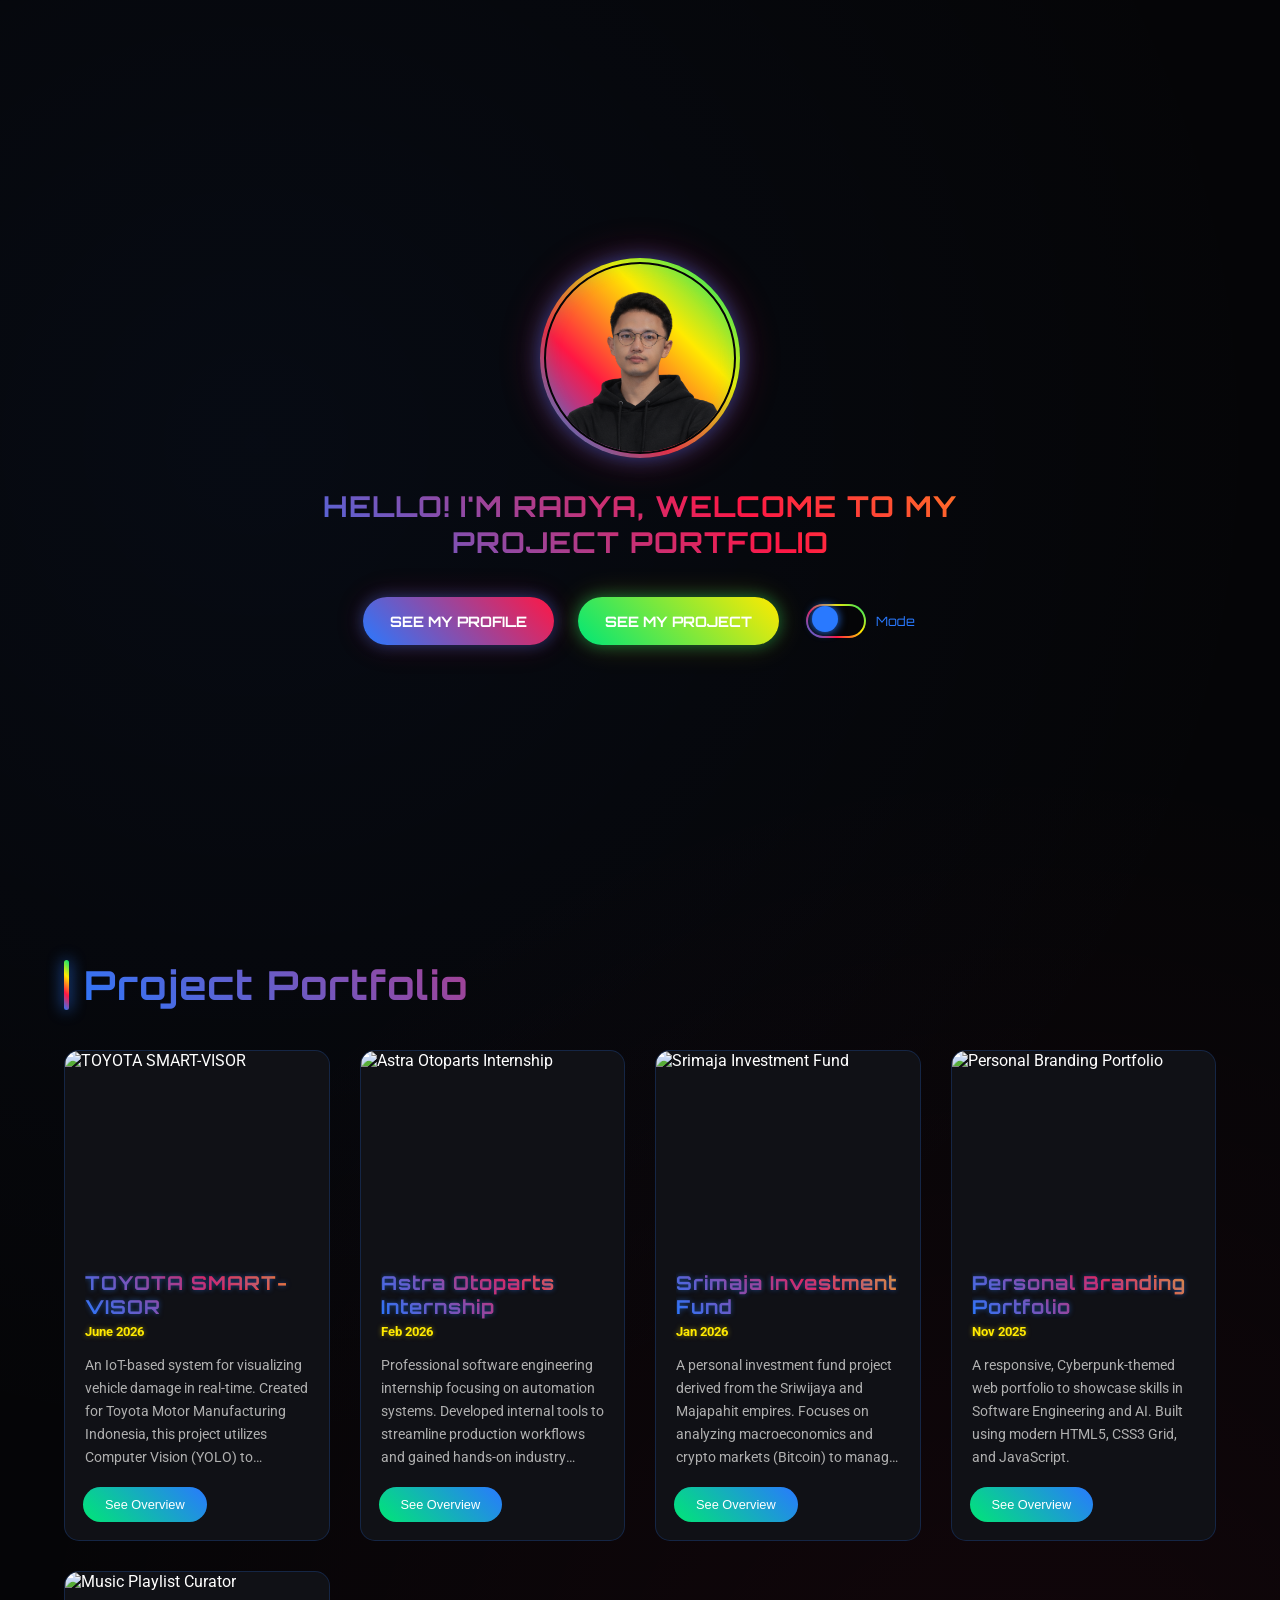
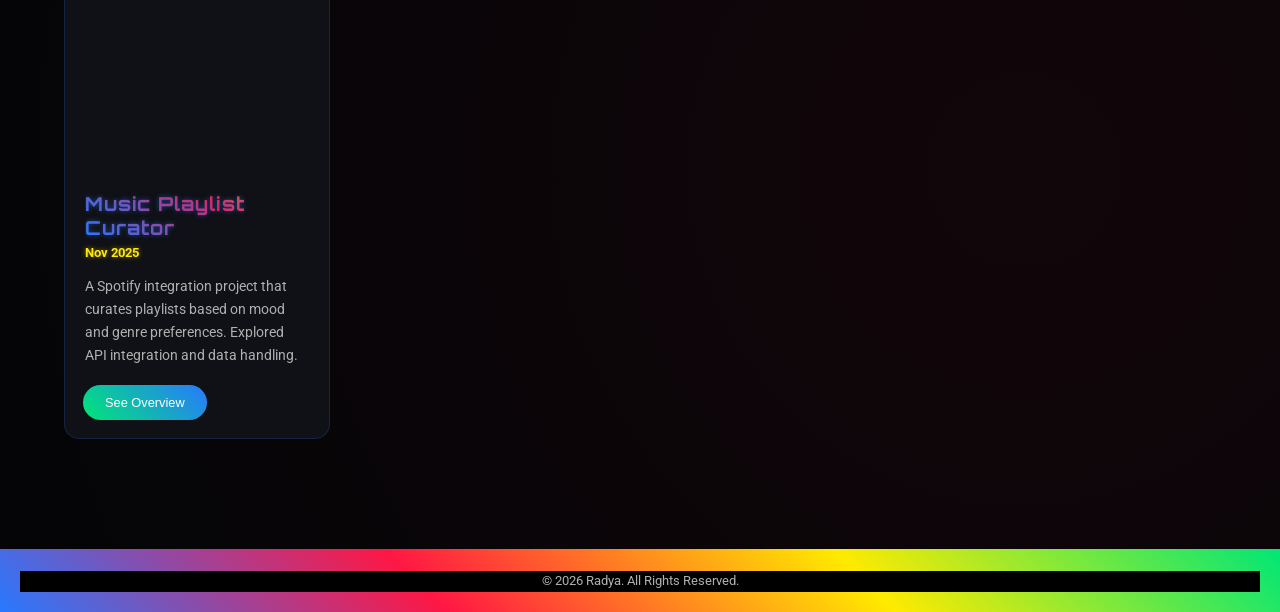
==== index.html @ 7e2d7020 "first commit" ====
<!DOCTYPE html>
<html lang="en">
<head>
    <meta charset="UTF-8">
    <meta name="viewport" content="width=device-width, initial-scale=1.0">
    <title>Radya | Project Portfolio</title>
    <link href="https://fonts.googleapis.com/css2?family=Orbitron:wght@400;700&family=Roboto:wght@300;400;700&display=swap" rel="stylesheet">
    <link rel="stylesheet" href="style.css">
</head>
<body>

    <section class="hero-section">
        <div class="profile-container">
            <div class="neon-circle">
                <img src="/radya.png" alt="Radya Profile" class="profile-img">
            </div>
            <h1 class="hero-text">HELLO! I'M RADYA, WELCOME TO MY PROJECT PORTFOLIO</h1>
            
            <div class="hero-controls">
                <a href="https://www.linkedin.com/in/radyabp/" target="_blank" class="btn btn-primary">See my Profile</a>
                <button onclick="scrollToProjects()" class="btn btn-secondary">See my Project</button>
                
                <div class="theme-switch-wrapper">
                    <label class="theme-switch" for="checkbox">
                        <input type="checkbox" id="checkbox" />
                        <div class="slider round"></div>
                    </label>
                    <span class="mode-label">Mode</span>
                </div>
            </div>
        </div>
    </section>

    <section id="projects" class="portfolio-section">
        <h2 class="section-title">Project Portfolio</h2>
        
        <div class="project-grid" id="project-grid">
            </div>
    </section>

    <footer>
        <p>&copy; 2026 Radya. All Rights Reserved.</p>
    </footer>

    <script src="script.js"></script>
</body>
</html>
---- style.css ----
/* --- CSS VARIABLES & THEMES (RGBY NEON EDITION) --- */
:root {
    /* Colors based on Google palette but NEON-ified */
    --neon-red: #ff1744;
    --neon-blue: #2979ff;
    --neon-green: #00e676;
    --neon-yellow: #ffea00;

    /* The Master Blended Gradient */
    --neon-gradient: linear-gradient(
        45deg, 
        var(--neon-blue), 
        var(--neon-red), 
        var(--neon-yellow), 
        var(--neon-green)
    );

    /* Backgrounds - Darker for contrast */
    --bg-color: #050507;
    --card-bg: #101116;
    --text-primary: #ffffff;
    --text-secondary: #b0b0b0;

    /* Fonts */
    --font-heading: 'Orbitron', sans-serif;
    --font-body: 'Roboto', sans-serif;
    --transition: all 0.3s ease;
}

/* Light Mode - Adjusted for RGBY visibility */
[data-theme="light"] {
    --bg-color: #f8f9fa;
    --card-bg: #ffffff;
    --text-primary: #1a1a1a;
    --text-secondary: #555555;
    /* Darker neon versions for light backgrounds */
    --neon-red: #d50000;
    --neon-blue: #0063cc;
    --neon-green: #00c853;
    --neon-yellow: #ffd600;
}

/* --- GLOBAL RESET --- */
* {
    margin: 0;
    padding: 0;
    box-sizing: border-box;
}

body {
    background-color: var(--bg-color);
    /* Subtle background gradient mesh */
    background-image: 
        radial-gradient(circle at 20% 20%, rgba(41, 121, 255, 0.05) 0%, transparent 50%),
        radial-gradient(circle at 80% 80%, rgba(255, 23, 68, 0.05) 0%, transparent 50%);
    color: var(--text-primary);
    font-family: var(--font-body);
    transition: background-color 0.5s ease, color 0.5s ease;
    overflow-x: hidden;
}

/* --- TYPOGRAPHY WITH NEON BLEND --- */
h1, h2, h3, .section-title, .hero-text {
    font-family: var(--font-heading);
    letter-spacing: 1px;
    
    /* Magic Trick for Gradient Text */
    background: var(--neon-gradient);
    background-size: 200% auto;
    -webkit-background-clip: text;
    -webkit-text-fill-color: transparent;
    animation: gradientShift 5s linear infinite;
}

/* Animation to make the colors move slowly */
@keyframes gradientShift {
    0% { background-position: 0% center; }
    100% { background-position: 200% center; }
}

p {
    line-height: 1.6;
    color: var(--text-secondary);
}

/* --- BUTTONS (RGBY STYLE) --- */
.btn {
    padding: 12px 24px;
    border-radius: 50px;
    text-decoration: none;
    font-family: var(--font-heading);
    font-weight: 700;
    font-size: 0.9rem;
    cursor: pointer;
    transition: var(--transition);
    display: inline-block;
    text-transform: uppercase;
    position: relative;
    z-index: 1;
    border: none; /* We use pseudoelements for gradient borders */
    color: white;
    background: var(--card-bg); /* Inner button color */
}

/* Trik untuk membuat border gradient pada elemen rounded */
.btn::before {
    content: "";
    position: absolute;
    top: -3px; left: -3px; right: -3px; bottom: -3px;
    z-index: -1;
    background: var(--neon-gradient);
    border-radius: 55px;
    transition: var(--transition);
}

.btn-primary::before {
    /* More Blue/Red focus */
    background: linear-gradient(45deg, var(--neon-blue), var(--neon-red));
    box-shadow: 0 0 15px rgba(41, 121, 255, 0.4), 0 0 30px rgba(255, 23, 68, 0.2);
}

.btn-secondary::before {
    /* More Green/Yellow focus */
    background: linear-gradient(45deg, var(--neon-green), var(--neon-yellow));
    box-shadow: 0 0 15px rgba(0, 230, 118, 0.4), 0 0 30px rgba(255, 234, 0, 0.2);
}

.btn:hover {
    color: #fff;
    /* Make inner background transparent to show full gradient */
    background: transparent; 
}

.btn:hover::before {
    /* Intensify glow on hover by blurring the pseudo-element */
    filter: blur(5px);
    transform: scale(1.05);
}


/* --- HERO SECTION --- */
.hero-section {
    min-height: 100vh;
    display: flex;
    justify-content: center;
    align-items: center;
    text-align: center;
    padding: 20px;
}

.neon-circle {
    width: 200px;
    height: 200px;
    border-radius: 50%;
    /* Using padding to create space for the gradient border */
    padding: 4px; 
    background: var(--neon-gradient);
    /* Multi-color complex glow */
    box-shadow: 
        0 0 20px rgba(41, 121, 255, 0.5), /* Blue glow */
        0 0 40px rgba(255, 23, 68, 0.3),  /* Red glow wider */
        inset 0 0 20px rgba(0, 230, 118, 0.3); /* Inner green glow */
    margin: 0 auto 30px auto;
    overflow: hidden;
    position: relative;
    animation: pulseGlow 3s infinite alternate;
}

@keyframes pulseGlow {
    from { box-shadow: 0 0 20px rgba(41, 121, 255, 0.5), 0 0 40px rgba(255, 23, 68, 0.3); }
    to { box-shadow: 0 0 30px rgba(41, 121, 255, 0.7), 0 0 60px rgba(255, 23, 68, 0.5), 0 0 80px rgba(255, 234, 0, 0.2); }
}

.profile-img {
    width: 100%;
    height: 100%;
    object-fit: cover;
    border-radius: 50%;
    border: 2px solid var(--bg-color); /* Separator */
}

.hero-text {
    font-size: 1.8rem;
    margin-bottom: 40px;
    max-width: 800px;
    /* Remove default text shadow, let the gradient text speak */
    text-shadow: none;
}

.hero-controls {
    display: flex;
    justify-content: center;
    align-items: center;
    gap: 30px;
    flex-wrap: wrap;
}

/* --- THEME TOGGLE (RGBY style) --- */
.theme-switch-wrapper {
    display: flex;
    align-items: center;
}
.theme-switch { display: inline-block; height: 34px; position: relative; width: 60px; }
.theme-switch input { display: none; }
.slider {
    background-color: #333;
    bottom: 0; cursor: pointer; left: 0; position: absolute; right: 0; top: 0; transition: .4s;
    /* Gradient Border for the toggle */
    border: 2px solid transparent;
    background-image: linear-gradient(var(--bg-color), var(--bg-color)), var(--neon-gradient);
    background-origin: border-box;
    background-clip: content-box, border-box;
}
.slider:before {
    background-color: var(--neon-blue); /* Default knob color */
    bottom: 4px; content: ""; height: 26px; left: 4px; position: absolute; transition: .4s; width: 26px;
    box-shadow: 0 0 10px var(--neon-blue);
}
input:checked + .slider:before {
    transform: translateX(26px);
    background-color: var(--neon-yellow); /* Active knob color */
    box-shadow: 0 0 10px var(--neon-yellow);
}
.slider.round { border-radius: 34px; }
.slider.round:before { border-radius: 50%; }
.mode-label { margin-left: 10px; font-size: 0.8rem; font-family: var(--font-heading); color: var(--neon-blue); }


/* --- PORTFOLIO SECTION --- */
.portfolio-section { padding: 60px 5%; min-height: 100vh; }

.section-title {
    font-size: 2.5rem;
    margin-bottom: 40px;
    border-left: none; /* Removed solid border */
    position: relative;
    padding-left: 20px;
}

/* Replace solid left border with gradient strip */
.section-title::before {
    content: '';
    position: absolute;
    left: 0; top: 0; height: 100%; width: 5px;
    background: var(--neon-gradient);
    border-radius: 5px;
    box-shadow: 0 0 15px var(--neon-blue);
}

.project-grid {
    display: grid;
    grid-template-columns: repeat(4, 1fr); 
    gap: 30px;
}
@media (max-width: 1200px) { .project-grid { grid-template-columns: repeat(3, 1fr); } }
@media (max-width: 900px) { .project-grid { grid-template-columns: repeat(2, 1fr); } }
@media (max-width: 600px) { .project-grid { grid-template-columns: 1fr; } }

/* --- CARDS --- */
.project-card {
    background-color: var(--card-bg);
    border-radius: 15px;
    overflow: hidden;
    transition: var(--transition);
    display: flex;
    flex-direction: column;
    position: relative;
    /* Subtle initial border */
    border: 1px solid rgba(41, 121, 255, 0.2);
}

/* Gradient Border on Hover for Cards */
.project-card::after {
    content: "";
    position: absolute; top: 0; left: 0; right: 0; bottom: 0;
    border-radius: 15px;
    border: 2px solid transparent;
    background: var(--neon-gradient) border-box;
    -webkit-mask: linear-gradient(#fff 0 0) padding-box, linear-gradient(#fff 0 0);
    -webkit-mask-composite: destination-out;
    mask-composite: exclude;
    opacity: 0;
    transition: opacity 0.3s ease;
    pointer-events: none;
}

.project-card:hover {
    transform: translateY(-10px);
    box-shadow: 0 5px 30px rgba(41, 121, 255, 0.2), 0 0 15px rgba(255, 234, 0, 0.1);
}

.project-card:hover::after {
    opacity: 1;
}

.card-img-container { height: 200px; overflow: hidden; }
.card-img { width: 100%; height: 100%; object-fit: cover; transition: transform 0.5s; }
.project-card:hover .card-img { transform: scale(1.1); }

.card-content { padding: 20px; flex-grow: 1; display: flex; flex-direction: column; }

.card-title {
    font-size: 1.2rem;
    margin-bottom: 5px;
    /* Using single neon colors for smaller titles to avoid visual noise */
    color: var(--neon-blue); 
    text-shadow: 0 0 5px rgba(41, 121, 255, 0.5);
    display: -webkit-box; -webkit-line-clamp: 3; -webkit-box-orient: vertical; overflow: hidden;
}

.card-date {
    font-size: 0.8rem;
    color: var(--neon-yellow);
    margin-bottom: 15px;
    font-weight: bold;
    text-shadow: 0 0 5px rgba(255, 234, 0, 0.5);
}

.card-desc {
    font-size: 0.9rem;
    margin-bottom: 20px;
    flex-grow: 1;
    display: -webkit-box; -webkit-line-clamp: 5; -webkit-box-orient: vertical; overflow: hidden;
}

.card-btn {
    align-self: flex-start;
    font-size: 0.8rem; padding: 8px 20px;
    border: none;
    background: var(--card-bg);
    color: var(--text-primary);
    border-radius: 20px;
    cursor: pointer;
    transition: var(--transition);
    position: relative;
    z-index: 1;
}
/* Small gradient border for card button */
.card-btn::before {
    content: "";
    position: absolute; top: -2px; left: -2px; right: -2px; bottom: -2px;
    z-index: -1;
    background: linear-gradient(45deg, var(--neon-green), var(--neon-blue));
    border-radius: 22px;
}
.card-btn:hover {
    background: transparent;
    color: white;
    box-shadow: 0 0 15px rgba(0, 230, 118, 0.4);
}

/* --- OVERVIEW PAGE & SLIDER --- */
.project-detail-container { max-width: 1000px; margin: 40px auto; padding: 20px; }

.slider-container {
    position: relative; max-width: 100%; height: 400px; border-radius: 20px; overflow: hidden; margin-bottom: 40px;
    /* Gradient border using the same trick as theme switch */
    border: 3px solid transparent;
    background-image: linear-gradient(var(--bg-color), var(--bg-color)), var(--neon-gradient);
    background-origin: border-box;
    background-clip: content-box, border-box;
    box-shadow: 0 0 30px rgba(41, 121, 255, 0.3), 0 0 10px rgba(255, 23, 68, 0.2);
}

.slider-wrapper { display: flex; height: 100%; }
.slide { min-width: 100%; object-fit: cover; display: none; }
.slide.active { display: block; animation: fadeEffect 0.5s; }
@keyframes fadeEffect { from {opacity: .4} to {opacity: 1} }

.slider-btn {
    position: absolute; top: 50%; transform: translateY(-50%);
    background-color: rgba(0,0,0,0.5); color: white; border: none;
    font-size: 24px; padding: 10px 15px; cursor: pointer; transition: 0.3s;
}
.slider-btn:hover { background-color: var(--neon-blue); box-shadow: 0 0 15px var(--neon-blue); }
.prev { left: 0; border-radius: 0 10px 10px 0; }
.next { right: 0; border-radius: 10px 0 0 10px; }

.project-info {
    background: var(--card-bg); padding: 40px; border-radius: 20px;
    border-top: 3px solid var(--neon-red); /* Simple accent */
    box-shadow: 0 -10px 30px rgba(255, 23, 68, 0.1);
}

#detail-title {
    font-size: 2.5rem; margin-bottom: 10px;
    /* Gradient text applied via H1 selector automatically */
}

.detail-date {
    font-size: 1rem; color: var(--neon-yellow); margin-bottom: 30px;
    font-family: var(--font-heading); text-shadow: 0 0 5px rgba(255, 234, 0, 0.5);
}
.detail-desc { font-size: 1.1rem; margin-bottom: 40px; max-width: 100%; }

/* --- FOOTER --- */
footer {
    text-align: center; padding: 20px; background-color: #000;
    color: var(--text-secondary); font-size: 0.8rem; margin-top: 50px;
    border-top: 2px solid transparent;
    background-image: linear-gradient(#000, #000), var(--neon-gradient);
    background-origin: border-box; background-clip: content-box, border-box;
}
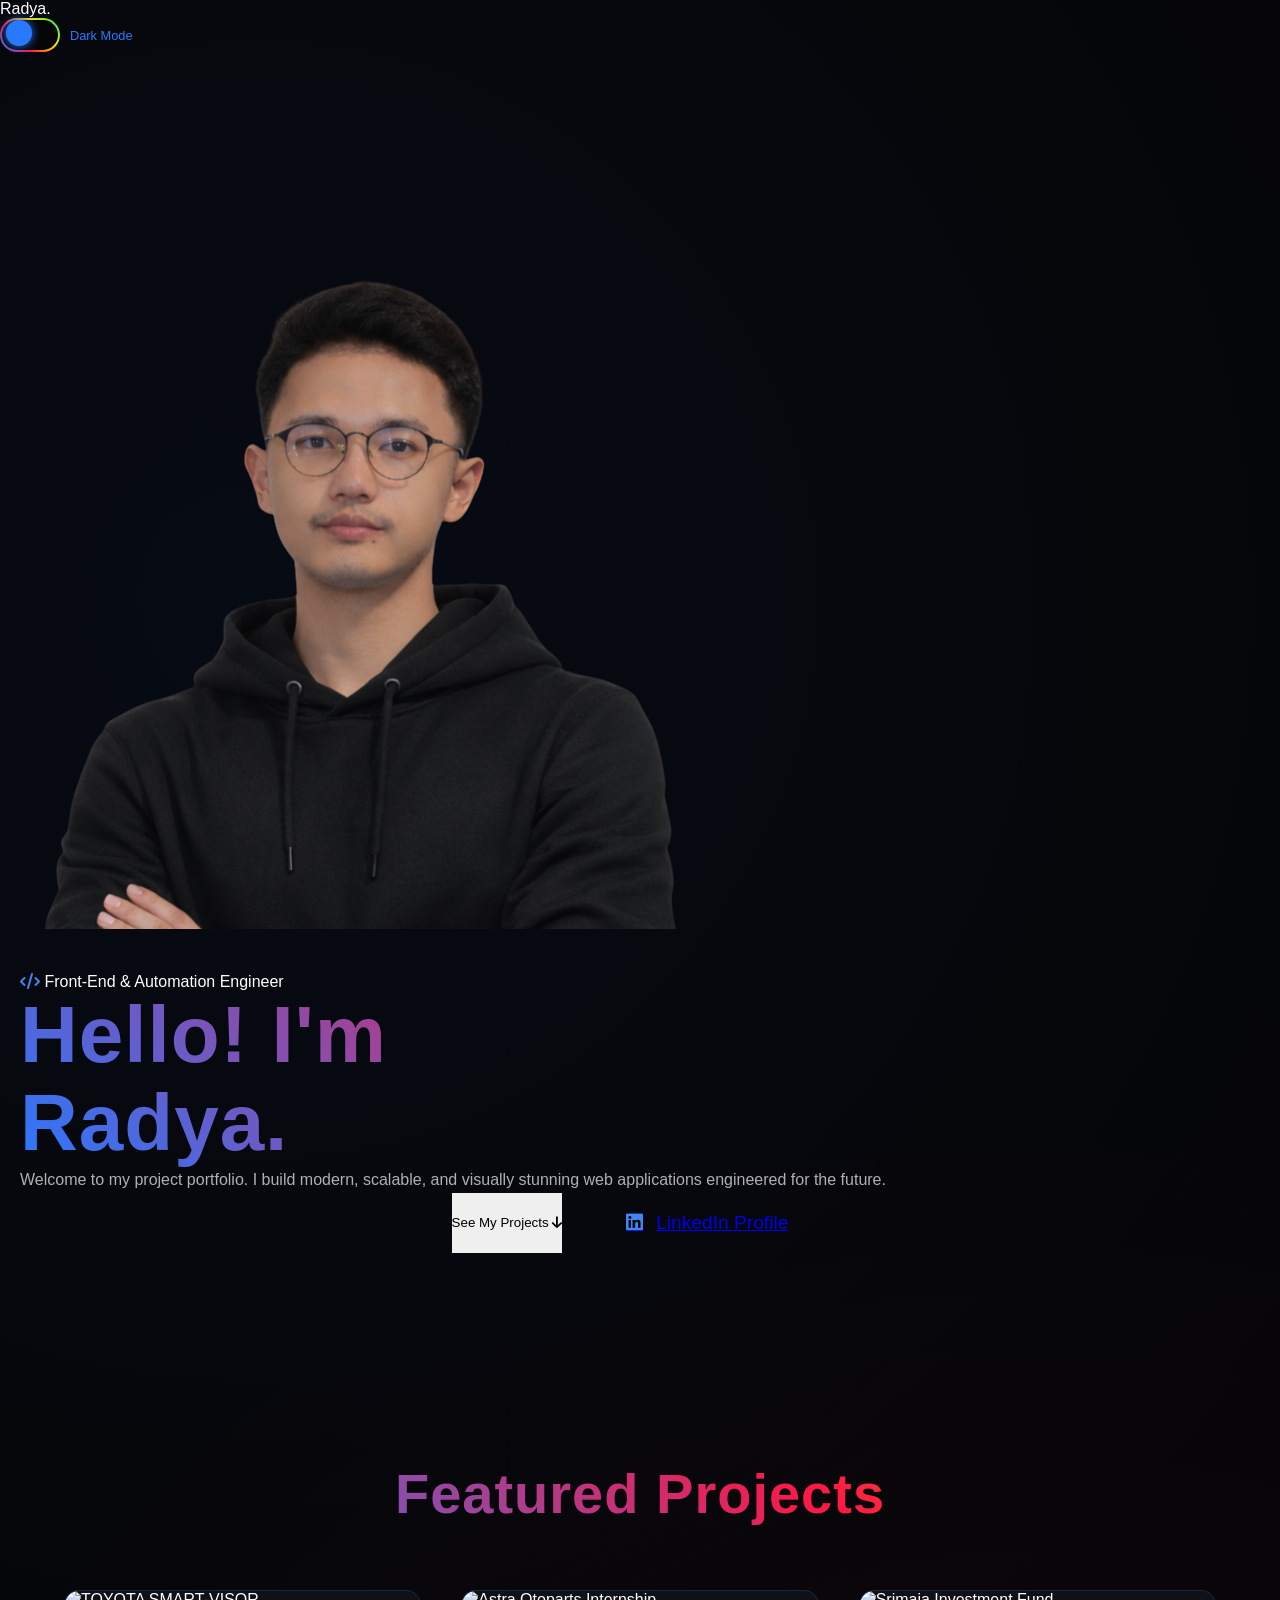
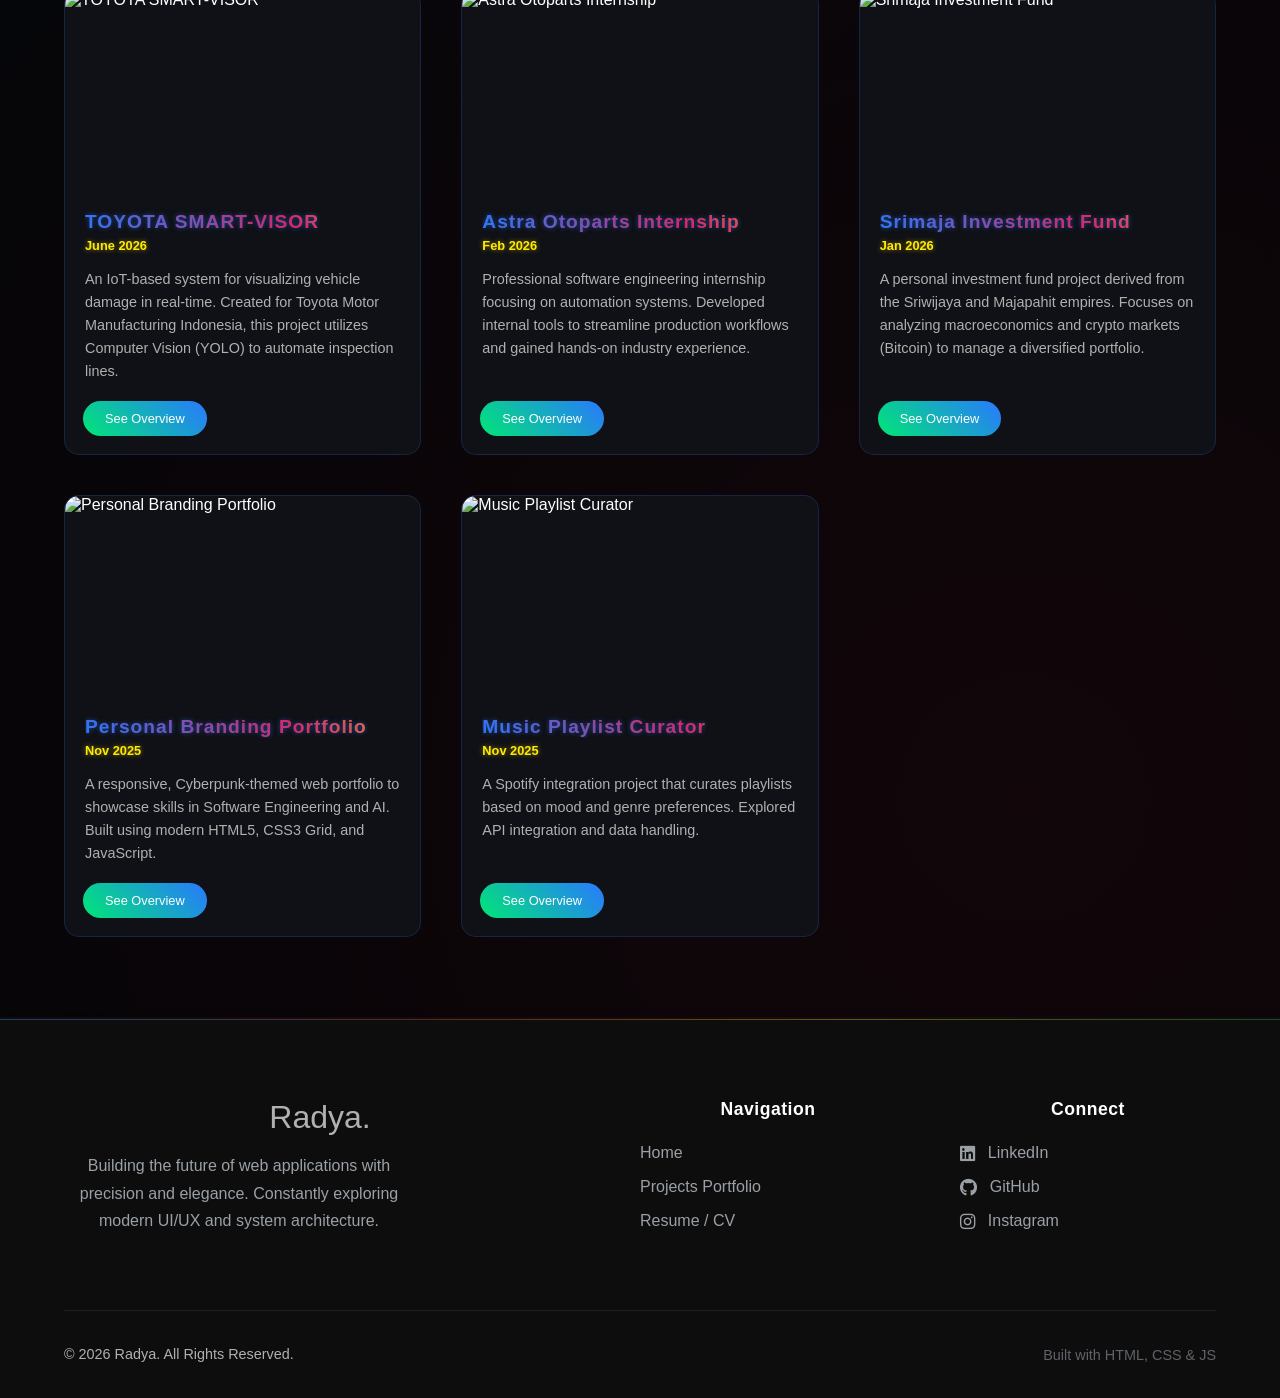
==== commit e34e6a69: "Update warna Google dan perbaiki efek 3D" ====
--- a/index.html
+++ b/index.html
@@ -1,47 +1,107 @@
 <!DOCTYPE html>
-<html lang="en">
+<html lang="id">
 <head>
     <meta charset="UTF-8">
     <meta name="viewport" content="width=device-width, initial-scale=1.0">
     <title>Radya | Project Portfolio</title>
-    <link href="https://fonts.googleapis.com/css2?family=Orbitron:wght@400;700&family=Roboto:wght@300;400;700&display=swap" rel="stylesheet">
+    <link href="https://fonts.googleapis.com/css2?family=Poppins:wght@300;400;500;600;800&display=swap" rel="stylesheet">
+    <link rel="stylesheet" href="https://cdnjs.cloudflare.com/ajax/libs/font-awesome/6.4.0/css/all.min.css">
     <link rel="stylesheet" href="style.css">
 </head>
-<body>
+<body class="landing-body-pro">
 
-    <section class="hero-section">
-        <div class="profile-container">
-            <div class="neon-circle">
-                <img src="/radya.png" alt="Radya Profile" class="profile-img">
+    <div class="aurora-bg">
+        <div class="aurora-glow blue"></div>
+        <div class="aurora-glow red"></div>
+        <div class="aurora-glow yellow"></div>
+        <div class="aurora-glow green"></div>
+    </div>
+
+    <nav class="nav-pro">
+        <div class="logo-pro">Radya<span class="dot">.</span></div>
+        
+        <div class="theme-switch-wrapper glass-panel-sm">
+            <label class="theme-switch" for="checkbox">
+                <input type="checkbox" id="checkbox" />
+                <div class="slider round"></div>
+            </label>
+            <span class="mode-label">Dark Mode</span>
+        </div>
+    </nav>
+
+    <main class="hero-pro" style="height: auto; padding: 4rem 20px 8rem 20px;">
+        <div class="hero-content-pro">
+            
+            <div class="profile-glow-container">
+                <img src="/radya.png" alt="Radya Profile" class="profile-img-pro">
             </div>
-            <h1 class="hero-text">HELLO! I'M RADYA, WELCOME TO MY PROJECT PORTFOLIO</h1>
             
-            <div class="hero-controls">
-                <a href="https://www.linkedin.com/in/radyabp/" target="_blank" class="btn btn-primary">See my Profile</a>
-                <button onclick="scrollToProjects()" class="btn btn-secondary">See my Project</button>
-                
-                <div class="theme-switch-wrapper">
-                    <label class="theme-switch" for="checkbox">
-                        <input type="checkbox" id="checkbox" />
-                        <div class="slider round"></div>
-                    </label>
-                    <span class="mode-label">Mode</span>
-                </div>
+            <div class="badge-pro" style="margin-top: 2.5rem;">
+                <i class="fas fa-code" style="color: #4285F4;"></i> Front-End & Automation Engineer
+            </div>
+            
+            <h1 class="title-pro" style="font-size: 5rem; line-height: 1.1;">
+                Hello! I'm <br>
+                <span class="gradient-text-pro">Radya.</span>
+            </h1>
+            
+            <p class="subtitle-pro">
+                Welcome to my project portfolio. I build modern, scalable, and visually stunning web applications engineered for the future.
+            </p>
+            
+            <div class="action-pro" style="display: flex; gap: 1.5rem; justify-content: center; flex-wrap: wrap;">
+                <button onclick="scrollToProjects()" class="btn-glow-pro" style="border: none; cursor: pointer; font-family: inherit;">
+                    See My Projects <i class="fas fa-arrow-down"></i>
+                </button>
+                <a href="https://www.linkedin.com/in/radyabp/" target="_blank" class="btn-nav-login" style="padding: 1.2rem 2.5rem; font-size: 1.2rem; display: flex; align-items: center; gap: 0.8rem;">
+                    <i class="fab fa-linkedin" style="color: #4285F4;"></i> LinkedIn Profile
+                </a>
             </div>
         </div>
-    </section>
+    </main>
 
-    <section id="projects" class="portfolio-section">
-        <h2 class="section-title">Project Portfolio</h2>
+    <section id="projects" style="position: relative; z-index: 10; padding: 5rem 5%; max-width: 1400px; margin: 0 auto;">
+        <h2 class="logo-pro" style="font-size: 3.5rem; text-align: center; margin-bottom: 4rem;">Featured <span class="gradient-text-pro">Projects</span></h2>
         
-        <div class="project-grid" id="project-grid">
+        <div class="project-grid" id="project-grid" style="display: grid; grid-template-columns: repeat(auto-fit, minmax(320px, 1fr)); gap: 2.5rem;">
             </div>
     </section>
 
-    <footer>
-        <p>&copy; 2026 Radya. All Rights Reserved.</p>
+    <footer class="footer-pro">
+        <div class="footer-content">
+            <div class="footer-brand">
+                <div class="logo-pro small-footer">Radya<span class="dot">.</span></div>
+                <p>Building the future of web applications with precision and elegance. Constantly exploring modern UI/UX and system architecture.</p>
+            </div>
+
+            <div class="footer-links-col">
+                <h4>Navigation</h4>
+                <a href="#" onclick="window.scrollTo(0,0); return false;">Home</a>
+                <a href="#projects" onclick="scrollToProjects(); return false;">Projects Portfolio</a>
+                <a href="#">Resume / CV</a>
+            </div>
+
+            <div class="footer-links-col">
+                <h4>Connect</h4>
+                <a href="https://www.linkedin.com/in/radyabp/" target="_blank"><i class="fab fa-linkedin"></i> LinkedIn</a>
+                <a href="https://github.com/" target="_blank"><i class="fab fa-github"></i> GitHub</a>
+                <a href="#"><i class="fab fa-instagram"></i> Instagram</a>
+            </div>
+        </div>
+
+        <div class="footer-bottom">
+            <p>© 2026 Radya. All Rights Reserved.</p>
+            <div class="footer-legal">
+                 <a href="#">Built with HTML, CSS & JS</a>
+            </div>
+        </div>
     </footer>
 
+    <script>
+        function scrollToProjects() {
+            document.getElementById('projects').scrollIntoView({ behavior: 'smooth' });
+        }
+    </script>
     <script src="script.js"></script>
 </body>
 </html>
--- a/style.css
+++ b/style.css
@@ -400,4 +400,105 @@
     border-top: 2px solid transparent;
     background-image: linear-gradient(#000, #000), var(--neon-gradient);
     background-origin: border-box; background-clip: content-box, border-box;
+}
+/* =========================
+   MODERN FOOTER STYLES
+   ========================= */
+.footer-pro {
+    position: relative;
+    z-index: 10; /* Di atas background aurora */
+    /* Latar belakang semi-transparan gelap */
+    background: rgba(15, 15, 15, 0.9); 
+    backdrop-filter: blur(20px); /* Efek kaca buram */
+    -webkit-backdrop-filter: blur(20px);
+    padding: 5rem 5% 2rem;
+    margin-top: auto; /* Memastikan footer di bawah */
+}
+
+/* Efek Glow Tipis di border atas footer (Google Colors) */
+.footer-pro::before {
+    content: '';
+    position: absolute;
+    top: 0; left: 0; right: 0;
+    height: 1px;
+    /* Gradien 4 warna Google */
+    background: linear-gradient(90deg, #4285F4, #EA4335, #FBBC05, #34A853);
+    opacity: 0.4;
+    box-shadow: 0 -2px 15px rgba(66, 133, 244, 0.3);
+}
+
+.footer-content {
+    max-width: 1200px;
+    margin: 0 auto;
+    display: grid;
+    grid-template-columns: 2fr 1fr 1fr; /* Layout 3 kolom (kiri lebih lebar) */
+    gap: 4rem;
+    margin-bottom: 4rem;
+}
+
+/* Brand Section di Footer */
+.footer-brand .logo-pro.small-footer {
+    font-size: 2rem; /* Lebih kecil dari logo header */
+    margin-bottom: 1rem;
+}
+
+.footer-brand p {
+    color: #9aa0a6; /* Abu-abu Google */
+    line-height: 1.7;
+    max-width: 350px;
+    font-size: 1rem;
+    font-weight: 300;
+}
+
+/* Link Sections */
+.footer-links-col h4 {
+    color: #ffffff;
+    font-weight: 600;
+    margin-bottom: 1.5rem;
+    font-size: 1.1rem;
+    letter-spacing: 0.5px;
+}
+
+.footer-links-col a {
+    display: flex;
+    align-items: center;
+    gap: 0.8rem;
+    color: #9aa0a6;
+    text-decoration: none;
+    margin-bottom: 1rem;
+    transition: all 0.3s ease;
+    font-size: 1rem;
+    width: fit-content;
+}
+
+/* Efek Hover pada Link */
+.footer-links-col a:hover {
+    color: #4285F4; /* Berubah jadi Biru Google */
+    transform: translateX(5px); /* Geser sedikit ke kanan */
+    text-shadow: 0 0 10px rgba(66, 133, 244, 0.6);
+}
+.footer-links-col a i { font-size: 1.1rem; } /* Ukuran ikon medsos */
+
+/* Footer Bottom Section (Copyright) */
+.footer-bottom {
+    max-width: 1200px;
+    margin: 0 auto;
+    display: flex;
+    justify-content: space-between;
+    align-items: center;
+    padding-top: 2rem;
+    border-top: 1px solid rgba(255, 255, 255, 0.08);
+    color: #5f6368; /* Warna teks lebih gelap untuk copyright */
+    font-size: 0.9rem;
+}
+
+.footer-legal { display: flex; gap: 2.5rem; }
+.footer-legal a { color: #5f6368; text-decoration: none; transition: 0.3s; }
+.footer-legal a:hover { color: #9aa0a6; }
+
+/* Responsif untuk layar kecil (HP) */
+@media (max-width: 768px) {
+    .footer-content { grid-template-columns: 1fr; gap: 3rem; text-align: center; }
+    .footer-brand p, .footer-links-col a { margin-left: auto; margin-right: auto; }
+    .footer-bottom { flex-direction: column; gap: 1.5rem; }
 }
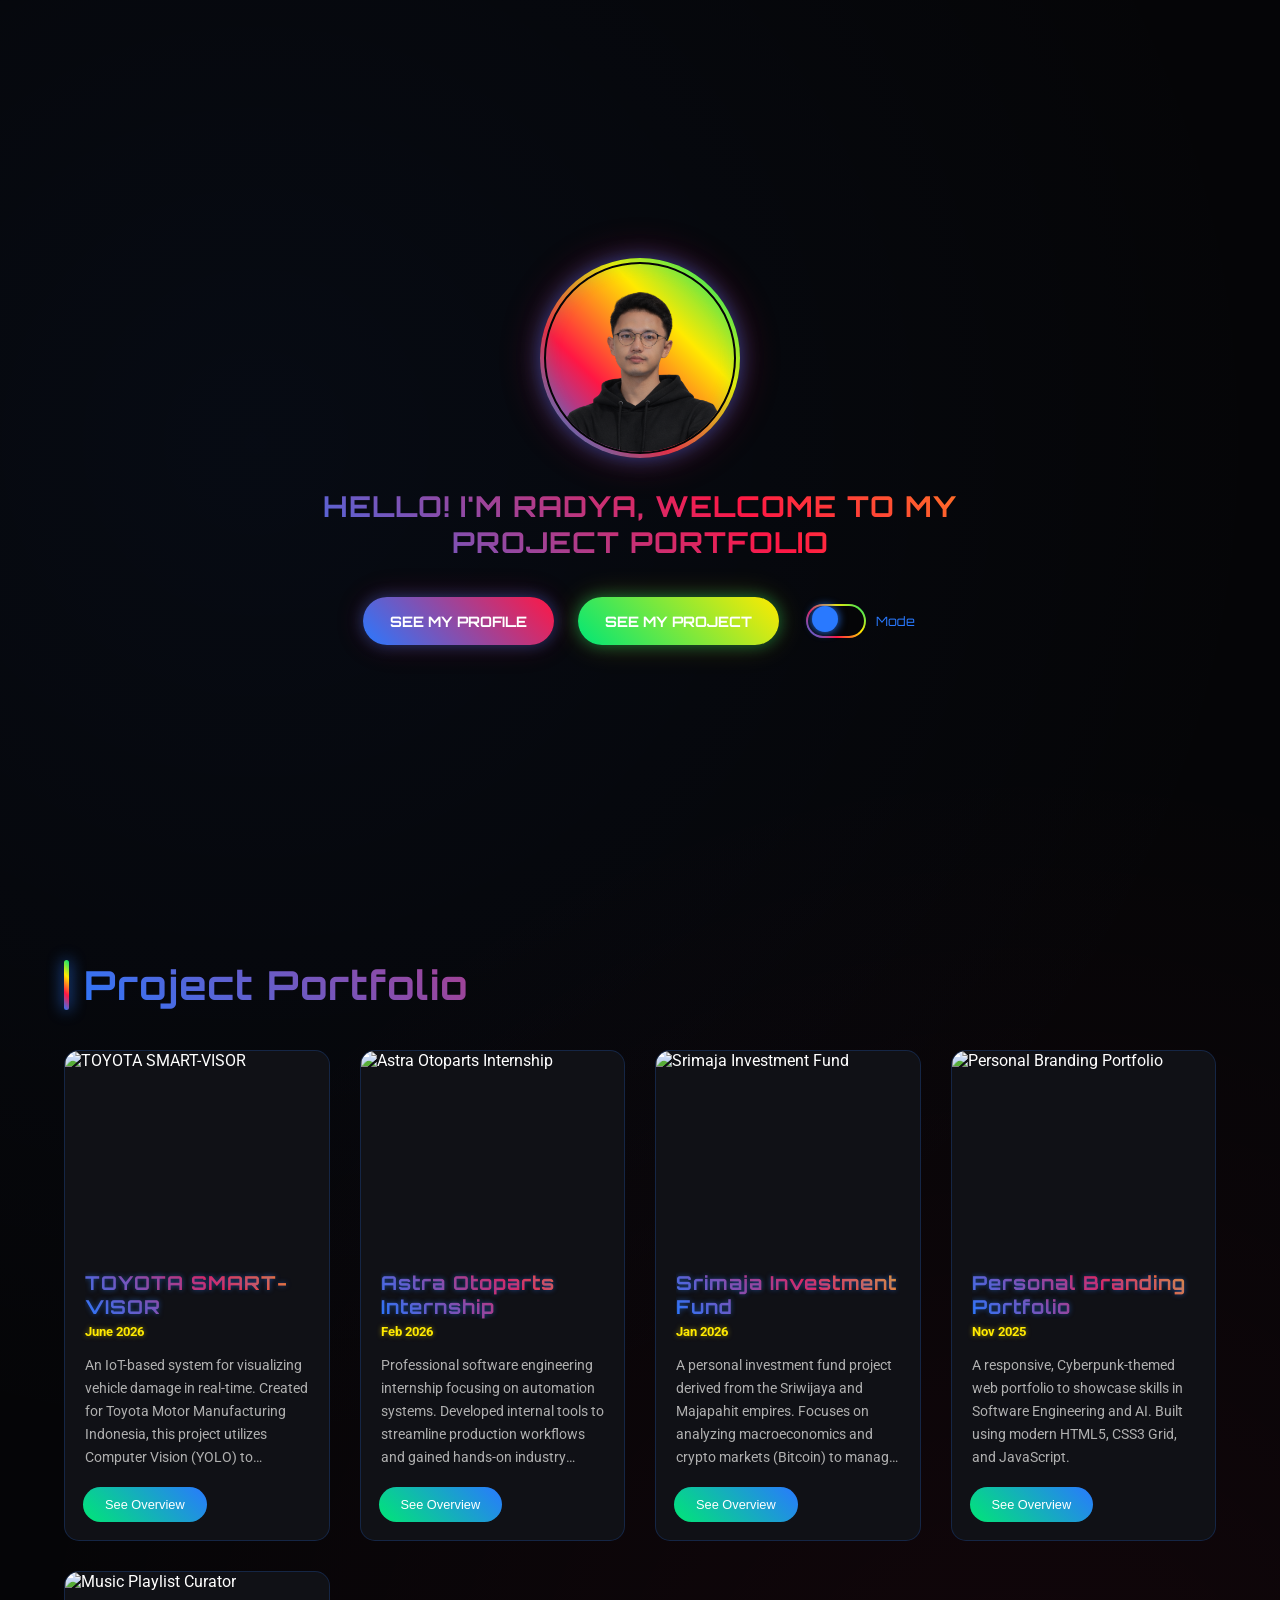
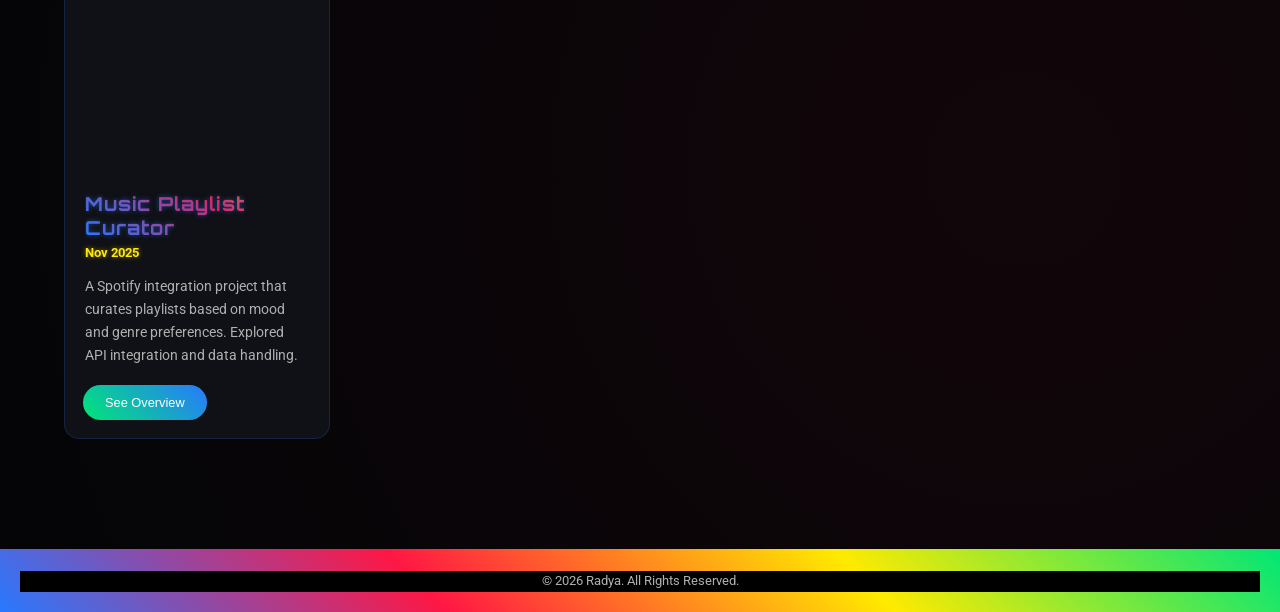
==== commit a0ded6c3: "Update warna Google dan perbaiki efek" ====
--- a/index.html
+++ b/index.html
@@ -1,103 +1,50 @@
 <!DOCTYPE html>
-<html lang="id">
+<html lang="en">
 <head>
     <meta charset="UTF-8">
     <meta name="viewport" content="width=device-width, initial-scale=1.0">
     <title>Radya | Project Portfolio</title>
-    <link href="https://fonts.googleapis.com/css2?family=Poppins:wght@300;400;500;600;800&display=swap" rel="stylesheet">
+    <link href="https://fonts.googleapis.com/css2?family=Orbitron:wght@400;700&family=Roboto:wght@300;400;700&display=swap" rel="stylesheet">
     <link rel="stylesheet" href="https://cdnjs.cloudflare.com/ajax/libs/font-awesome/6.4.0/css/all.min.css">
     <link rel="stylesheet" href="style.css">
 </head>
-<body class="landing-body-pro">
+<body>
 
-    <div class="aurora-bg">
-        <div class="aurora-glow blue"></div>
-        <div class="aurora-glow red"></div>
-        <div class="aurora-glow yellow"></div>
-        <div class="aurora-glow green"></div>
-    </div>
-
-    <nav class="nav-pro">
-        <div class="logo-pro">Radya<span class="dot">.</span></div>
-        
-        <div class="theme-switch-wrapper glass-panel-sm">
-            <label class="theme-switch" for="checkbox">
-                <input type="checkbox" id="checkbox" />
-                <div class="slider round"></div>
-            </label>
-            <span class="mode-label">Dark Mode</span>
-        </div>
-    </nav>
-
-    <main class="hero-pro" style="height: auto; padding: 4rem 20px 8rem 20px;">
-        <div class="hero-content-pro">
+    <section class="hero-section">
+        <div class="profile-container">
+            <div class="neon-circle">
+                <img src="/radya.png" alt="Radya Profile" class="profile-img">
+            </div>
+            <h1 class="hero-text">HELLO! I'M RADYA, WELCOME TO MY PROJECT PORTFOLIO</h1>
             
-            <div class="profile-glow-container">
-                <img src="/radya.png" alt="Radya Profile" class="profile-img-pro">
-            </div>
-            
-            <div class="badge-pro" style="margin-top: 2.5rem;">
-                <i class="fas fa-code" style="color: #4285F4;"></i> Front-End & Automation Engineer
-            </div>
-            
-            <h1 class="title-pro" style="font-size: 5rem; line-height: 1.1;">
-                Hello! I'm <br>
-                <span class="gradient-text-pro">Radya.</span>
-            </h1>
-            
-            <p class="subtitle-pro">
-                Welcome to my project portfolio. I build modern, scalable, and visually stunning web applications engineered for the future.
-            </p>
-            
-            <div class="action-pro" style="display: flex; gap: 1.5rem; justify-content: center; flex-wrap: wrap;">
-                <button onclick="scrollToProjects()" class="btn-glow-pro" style="border: none; cursor: pointer; font-family: inherit;">
-                    See My Projects <i class="fas fa-arrow-down"></i>
-                </button>
-                <a href="https://www.linkedin.com/in/radyabp/" target="_blank" class="btn-nav-login" style="padding: 1.2rem 2.5rem; font-size: 1.2rem; display: flex; align-items: center; gap: 0.8rem;">
-                    <i class="fab fa-linkedin" style="color: #4285F4;"></i> LinkedIn Profile
-                </a>
+            <div class="hero-controls">
+                <a href="https://www.linkedin.com/in/radyabp/" target="_blank" class="btn btn-primary">See my Profile</a>
+                <button onclick="scrollToProjects()" class="btn btn-secondary">See my Project</button>
+                
+                <div class="theme-switch-wrapper">
+                    <label class="theme-switch" for="checkbox">
+                        <input type="checkbox" id="checkbox" />
+                        <div class="slider round"></div>
+                    </label>
+                    <span class="mode-label">Mode</span>
+                </div>
             </div>
         </div>
-    </main>
+    </section>
 
-    <section id="projects" style="position: relative; z-index: 10; padding: 5rem 5%; max-width: 1400px; margin: 0 auto;">
-        <h2 class="logo-pro" style="font-size: 3.5rem; text-align: center; margin-bottom: 4rem;">Featured <span class="gradient-text-pro">Projects</span></h2>
+    <section id="projects" class="portfolio-section">
+        <h2 class="section-title">Project Portfolio</h2>
         
-        <div class="project-grid" id="project-grid" style="display: grid; grid-template-columns: repeat(auto-fit, minmax(320px, 1fr)); gap: 2.5rem;">
+        <div class="project-grid" id="project-grid">
             </div>
     </section>
 
-    <footer class="footer-pro">
-        <div class="footer-content">
-            <div class="footer-brand">
-                <div class="logo-pro small-footer">Radya<span class="dot">.</span></div>
-                <p>Building the future of web applications with precision and elegance. Constantly exploring modern UI/UX and system architecture.</p>
-            </div>
-
-            <div class="footer-links-col">
-                <h4>Navigation</h4>
-                <a href="#" onclick="window.scrollTo(0,0); return false;">Home</a>
-                <a href="#projects" onclick="scrollToProjects(); return false;">Projects Portfolio</a>
-                <a href="#">Resume / CV</a>
-            </div>
-
-            <div class="footer-links-col">
-                <h4>Connect</h4>
-                <a href="https://www.linkedin.com/in/radyabp/" target="_blank"><i class="fab fa-linkedin"></i> LinkedIn</a>
-                <a href="https://github.com/" target="_blank"><i class="fab fa-github"></i> GitHub</a>
-                <a href="#"><i class="fab fa-instagram"></i> Instagram</a>
-            </div>
-        </div>
-
-        <div class="footer-bottom">
-            <p>© 2026 Radya. All Rights Reserved.</p>
-            <div class="footer-legal">
-                 <a href="#">Built with HTML, CSS & JS</a>
-            </div>
-        </div>
+    <footer>
+        <p>&copy; 2026 Radya. All Rights Reserved.</p>
     </footer>
 
     <script>
+        // Fungsi scroll ke section project
         function scrollToProjects() {
             document.getElementById('projects').scrollIntoView({ behavior: 'smooth' });
         }
--- a/style.css
+++ b/style.css
@@ -97,9 +97,9 @@
     text-transform: uppercase;
     position: relative;
     z-index: 1;
-    border: none; /* We use pseudoelements for gradient borders */
+    border: none;
     color: white;
-    background: var(--card-bg); /* Inner button color */
+    background: var(--card-bg);
 }
 
 /* Trik untuk membuat border gradient pada elemen rounded */
@@ -114,29 +114,24 @@
 }
 
 .btn-primary::before {
-    /* More Blue/Red focus */
     background: linear-gradient(45deg, var(--neon-blue), var(--neon-red));
     box-shadow: 0 0 15px rgba(41, 121, 255, 0.4), 0 0 30px rgba(255, 23, 68, 0.2);
 }
 
 .btn-secondary::before {
-    /* More Green/Yellow focus */
     background: linear-gradient(45deg, var(--neon-green), var(--neon-yellow));
     box-shadow: 0 0 15px rgba(0, 230, 118, 0.4), 0 0 30px rgba(255, 234, 0, 0.2);
 }
 
 .btn:hover {
     color: #fff;
-    /* Make inner background transparent to show full gradient */
     background: transparent; 
 }
 
 .btn:hover::before {
-    /* Intensify glow on hover by blurring the pseudo-element */
     filter: blur(5px);
     transform: scale(1.05);
 }
-
 
 /* --- HERO SECTION --- */
 .hero-section {
@@ -152,14 +147,12 @@
     width: 200px;
     height: 200px;
     border-radius: 50%;
-    /* Using padding to create space for the gradient border */
     padding: 4px; 
     background: var(--neon-gradient);
-    /* Multi-color complex glow */
     box-shadow: 
-        0 0 20px rgba(41, 121, 255, 0.5), /* Blue glow */
-        0 0 40px rgba(255, 23, 68, 0.3),  /* Red glow wider */
-        inset 0 0 20px rgba(0, 230, 118, 0.3); /* Inner green glow */
+        0 0 20px rgba(41, 121, 255, 0.5), 
+        0 0 40px rgba(255, 23, 68, 0.3),  
+        inset 0 0 20px rgba(0, 230, 118, 0.3); 
     margin: 0 auto 30px auto;
     overflow: hidden;
     position: relative;
@@ -176,14 +169,13 @@
     height: 100%;
     object-fit: cover;
     border-radius: 50%;
-    border: 2px solid var(--bg-color); /* Separator */
+    border: 2px solid var(--bg-color); 
 }
 
 .hero-text {
     font-size: 1.8rem;
     margin-bottom: 40px;
     max-width: 800px;
-    /* Remove default text shadow, let the gradient text speak */
     text-shadow: none;
 }
 
@@ -205,39 +197,36 @@
 .slider {
     background-color: #333;
     bottom: 0; cursor: pointer; left: 0; position: absolute; right: 0; top: 0; transition: .4s;
-    /* Gradient Border for the toggle */
     border: 2px solid transparent;
     background-image: linear-gradient(var(--bg-color), var(--bg-color)), var(--neon-gradient);
     background-origin: border-box;
     background-clip: content-box, border-box;
 }
 .slider:before {
-    background-color: var(--neon-blue); /* Default knob color */
+    background-color: var(--neon-blue); 
     bottom: 4px; content: ""; height: 26px; left: 4px; position: absolute; transition: .4s; width: 26px;
     box-shadow: 0 0 10px var(--neon-blue);
 }
 input:checked + .slider:before {
     transform: translateX(26px);
-    background-color: var(--neon-yellow); /* Active knob color */
+    background-color: var(--neon-yellow); 
     box-shadow: 0 0 10px var(--neon-yellow);
 }
 .slider.round { border-radius: 34px; }
 .slider.round:before { border-radius: 50%; }
 .mode-label { margin-left: 10px; font-size: 0.8rem; font-family: var(--font-heading); color: var(--neon-blue); }
 
-
 /* --- PORTFOLIO SECTION --- */
 .portfolio-section { padding: 60px 5%; min-height: 100vh; }
 
 .section-title {
     font-size: 2.5rem;
     margin-bottom: 40px;
-    border-left: none; /* Removed solid border */
+    border-left: none; 
     position: relative;
     padding-left: 20px;
 }
 
-/* Replace solid left border with gradient strip */
 .section-title::before {
     content: '';
     position: absolute;
@@ -265,11 +254,9 @@
     display: flex;
     flex-direction: column;
     position: relative;
-    /* Subtle initial border */
     border: 1px solid rgba(41, 121, 255, 0.2);
 }
 
-/* Gradient Border on Hover for Cards */
 .project-card::after {
     content: "";
     position: absolute; top: 0; left: 0; right: 0; bottom: 0;
@@ -289,9 +276,7 @@
     box-shadow: 0 5px 30px rgba(41, 121, 255, 0.2), 0 0 15px rgba(255, 234, 0, 0.1);
 }
 
-.project-card:hover::after {
-    opacity: 1;
-}
+.project-card:hover::after { opacity: 1; }
 
 .card-img-container { height: 200px; overflow: hidden; }
 .card-img { width: 100%; height: 100%; object-fit: cover; transition: transform 0.5s; }
@@ -302,7 +287,6 @@
 .card-title {
     font-size: 1.2rem;
     margin-bottom: 5px;
-    /* Using single neon colors for smaller titles to avoid visual noise */
     color: var(--neon-blue); 
     text-shadow: 0 0 5px rgba(41, 121, 255, 0.5);
     display: -webkit-box; -webkit-line-clamp: 3; -webkit-box-orient: vertical; overflow: hidden;
@@ -335,7 +319,7 @@
     position: relative;
     z-index: 1;
 }
-/* Small gradient border for card button */
+
 .card-btn::before {
     content: "";
     position: absolute; top: -2px; left: -2px; right: -2px; bottom: -2px;
@@ -349,156 +333,16 @@
     box-shadow: 0 0 15px rgba(0, 230, 118, 0.4);
 }
 
-/* --- OVERVIEW PAGE & SLIDER --- */
-.project-detail-container { max-width: 1000px; margin: 40px auto; padding: 20px; }
-
-.slider-container {
-    position: relative; max-width: 100%; height: 400px; border-radius: 20px; overflow: hidden; margin-bottom: 40px;
-    /* Gradient border using the same trick as theme switch */
-    border: 3px solid transparent;
-    background-image: linear-gradient(var(--bg-color), var(--bg-color)), var(--neon-gradient);
-    background-origin: border-box;
-    background-clip: content-box, border-box;
-    box-shadow: 0 0 30px rgba(41, 121, 255, 0.3), 0 0 10px rgba(255, 23, 68, 0.2);
-}
-
-.slider-wrapper { display: flex; height: 100%; }
-.slide { min-width: 100%; object-fit: cover; display: none; }
-.slide.active { display: block; animation: fadeEffect 0.5s; }
-@keyframes fadeEffect { from {opacity: .4} to {opacity: 1} }
-
-.slider-btn {
-    position: absolute; top: 50%; transform: translateY(-50%);
-    background-color: rgba(0,0,0,0.5); color: white; border: none;
-    font-size: 24px; padding: 10px 15px; cursor: pointer; transition: 0.3s;
-}
-.slider-btn:hover { background-color: var(--neon-blue); box-shadow: 0 0 15px var(--neon-blue); }
-.prev { left: 0; border-radius: 0 10px 10px 0; }
-.next { right: 0; border-radius: 10px 0 0 10px; }
-
-.project-info {
-    background: var(--card-bg); padding: 40px; border-radius: 20px;
-    border-top: 3px solid var(--neon-red); /* Simple accent */
-    box-shadow: 0 -10px 30px rgba(255, 23, 68, 0.1);
-}
-
-#detail-title {
-    font-size: 2.5rem; margin-bottom: 10px;
-    /* Gradient text applied via H1 selector automatically */
-}
-
-.detail-date {
-    font-size: 1rem; color: var(--neon-yellow); margin-bottom: 30px;
-    font-family: var(--font-heading); text-shadow: 0 0 5px rgba(255, 234, 0, 0.5);
-}
-.detail-desc { font-size: 1.1rem; margin-bottom: 40px; max-width: 100%; }
-
-/* --- FOOTER --- */
+/* --- FOOTER ORIGINAL NEON --- */
 footer {
-    text-align: center; padding: 20px; background-color: #000;
-    color: var(--text-secondary); font-size: 0.8rem; margin-top: 50px;
+    text-align: center; 
+    padding: 20px; 
+    background-color: #000;
+    color: var(--text-secondary); 
+    font-size: 0.8rem; 
+    margin-top: 50px;
     border-top: 2px solid transparent;
     background-image: linear-gradient(#000, #000), var(--neon-gradient);
-    background-origin: border-box; background-clip: content-box, border-box;
-}
-/* =========================
-   MODERN FOOTER STYLES
-   ========================= */
-.footer-pro {
-    position: relative;
-    z-index: 10; /* Di atas background aurora */
-    /* Latar belakang semi-transparan gelap */
-    background: rgba(15, 15, 15, 0.9); 
-    backdrop-filter: blur(20px); /* Efek kaca buram */
-    -webkit-backdrop-filter: blur(20px);
-    padding: 5rem 5% 2rem;
-    margin-top: auto; /* Memastikan footer di bawah */
-}
-
-/* Efek Glow Tipis di border atas footer (Google Colors) */
-.footer-pro::before {
-    content: '';
-    position: absolute;
-    top: 0; left: 0; right: 0;
-    height: 1px;
-    /* Gradien 4 warna Google */
-    background: linear-gradient(90deg, #4285F4, #EA4335, #FBBC05, #34A853);
-    opacity: 0.4;
-    box-shadow: 0 -2px 15px rgba(66, 133, 244, 0.3);
-}
-
-.footer-content {
-    max-width: 1200px;
-    margin: 0 auto;
-    display: grid;
-    grid-template-columns: 2fr 1fr 1fr; /* Layout 3 kolom (kiri lebih lebar) */
-    gap: 4rem;
-    margin-bottom: 4rem;
-}
-
-/* Brand Section di Footer */
-.footer-brand .logo-pro.small-footer {
-    font-size: 2rem; /* Lebih kecil dari logo header */
-    margin-bottom: 1rem;
-}
-
-.footer-brand p {
-    color: #9aa0a6; /* Abu-abu Google */
-    line-height: 1.7;
-    max-width: 350px;
-    font-size: 1rem;
-    font-weight: 300;
-}
-
-/* Link Sections */
-.footer-links-col h4 {
-    color: #ffffff;
-    font-weight: 600;
-    margin-bottom: 1.5rem;
-    font-size: 1.1rem;
-    letter-spacing: 0.5px;
-}
-
-.footer-links-col a {
-    display: flex;
-    align-items: center;
-    gap: 0.8rem;
-    color: #9aa0a6;
-    text-decoration: none;
-    margin-bottom: 1rem;
-    transition: all 0.3s ease;
-    font-size: 1rem;
-    width: fit-content;
-}
-
-/* Efek Hover pada Link */
-.footer-links-col a:hover {
-    color: #4285F4; /* Berubah jadi Biru Google */
-    transform: translateX(5px); /* Geser sedikit ke kanan */
-    text-shadow: 0 0 10px rgba(66, 133, 244, 0.6);
-}
-.footer-links-col a i { font-size: 1.1rem; } /* Ukuran ikon medsos */
-
-/* Footer Bottom Section (Copyright) */
-.footer-bottom {
-    max-width: 1200px;
-    margin: 0 auto;
-    display: flex;
-    justify-content: space-between;
-    align-items: center;
-    padding-top: 2rem;
-    border-top: 1px solid rgba(255, 255, 255, 0.08);
-    color: #5f6368; /* Warna teks lebih gelap untuk copyright */
-    font-size: 0.9rem;
-}
-
-.footer-legal { display: flex; gap: 2.5rem; }
-.footer-legal a { color: #5f6368; text-decoration: none; transition: 0.3s; }
-.footer-legal a:hover { color: #9aa0a6; }
-
-/* Responsif untuk layar kecil (HP) */
-@media (max-width: 768px) {
-    .footer-content { grid-template-columns: 1fr; gap: 3rem; text-align: center; }
-    .footer-brand p, .footer-links-col a { margin-left: auto; margin-right: auto; }
-    .footer-bottom { flex-direction: column; gap: 1.5rem; }
-}+    background-origin: border-box; 
+    background-clip: content-box, border-box;
+}
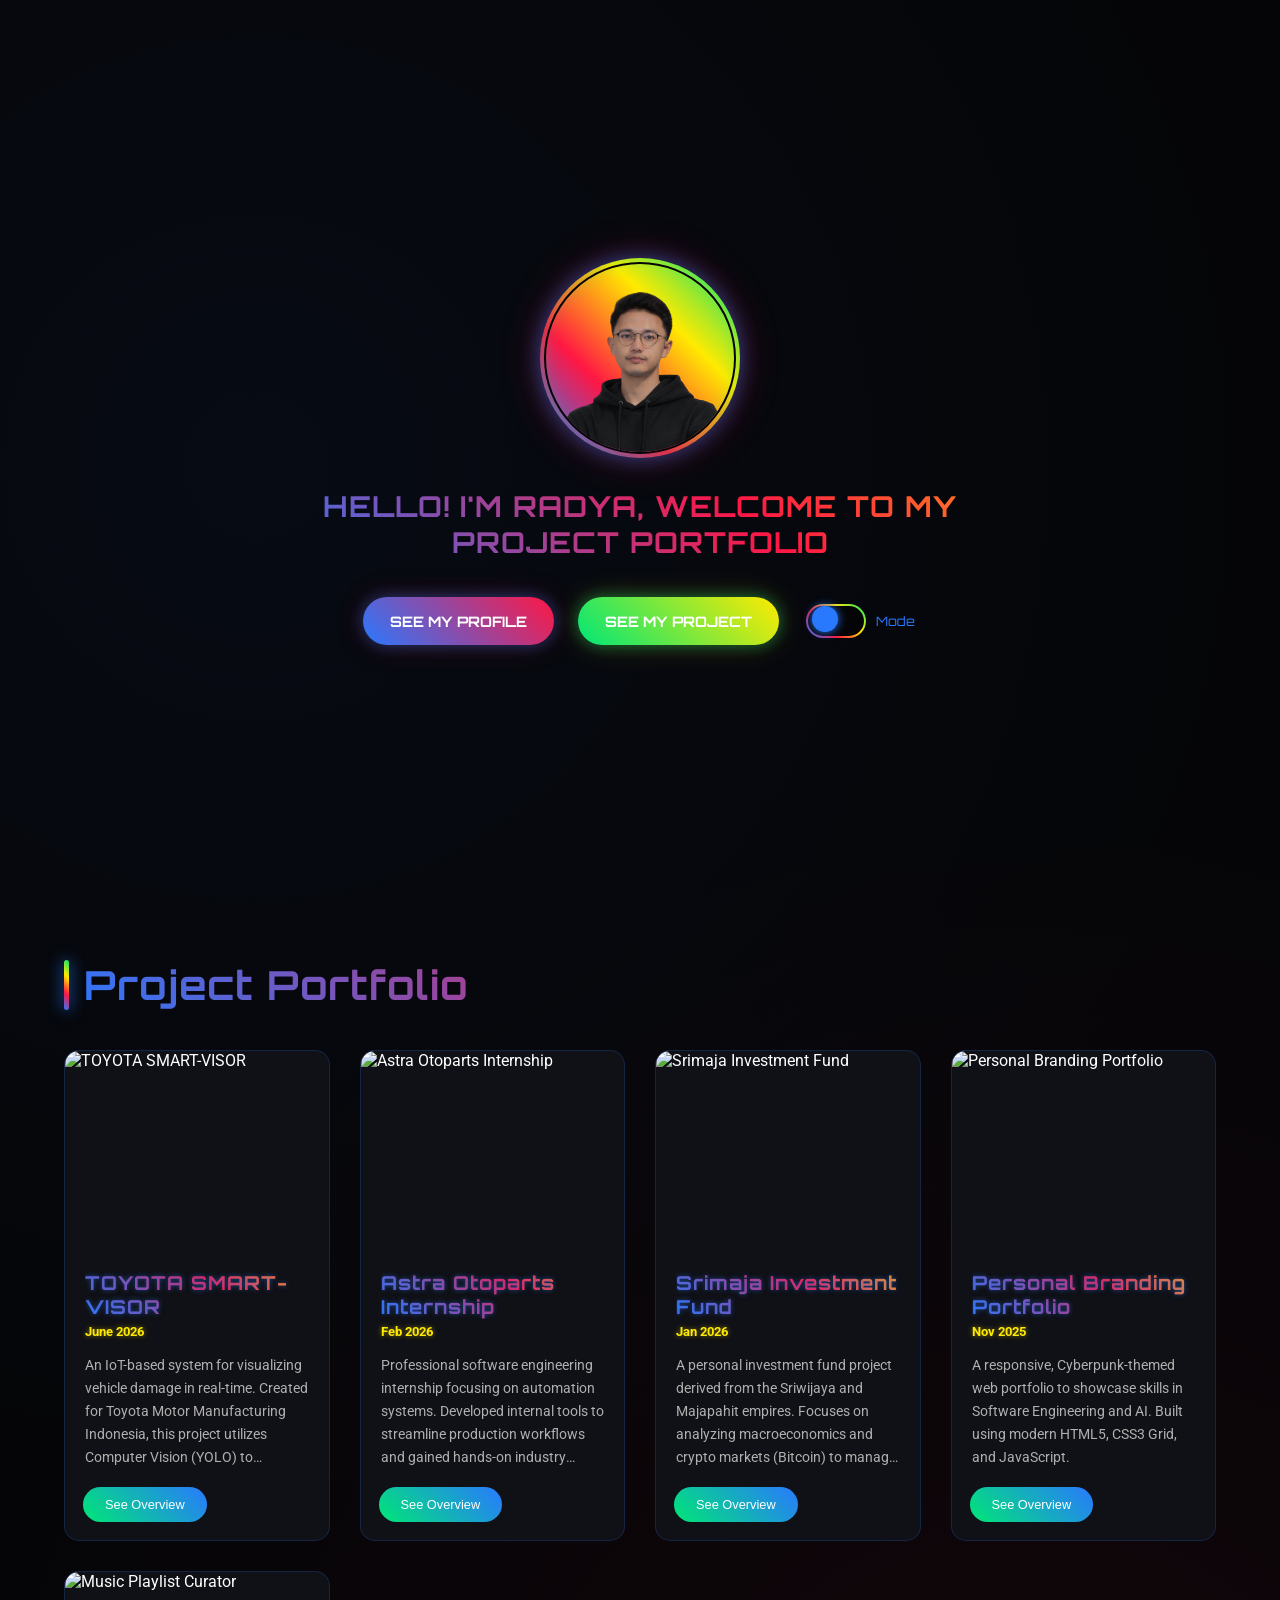
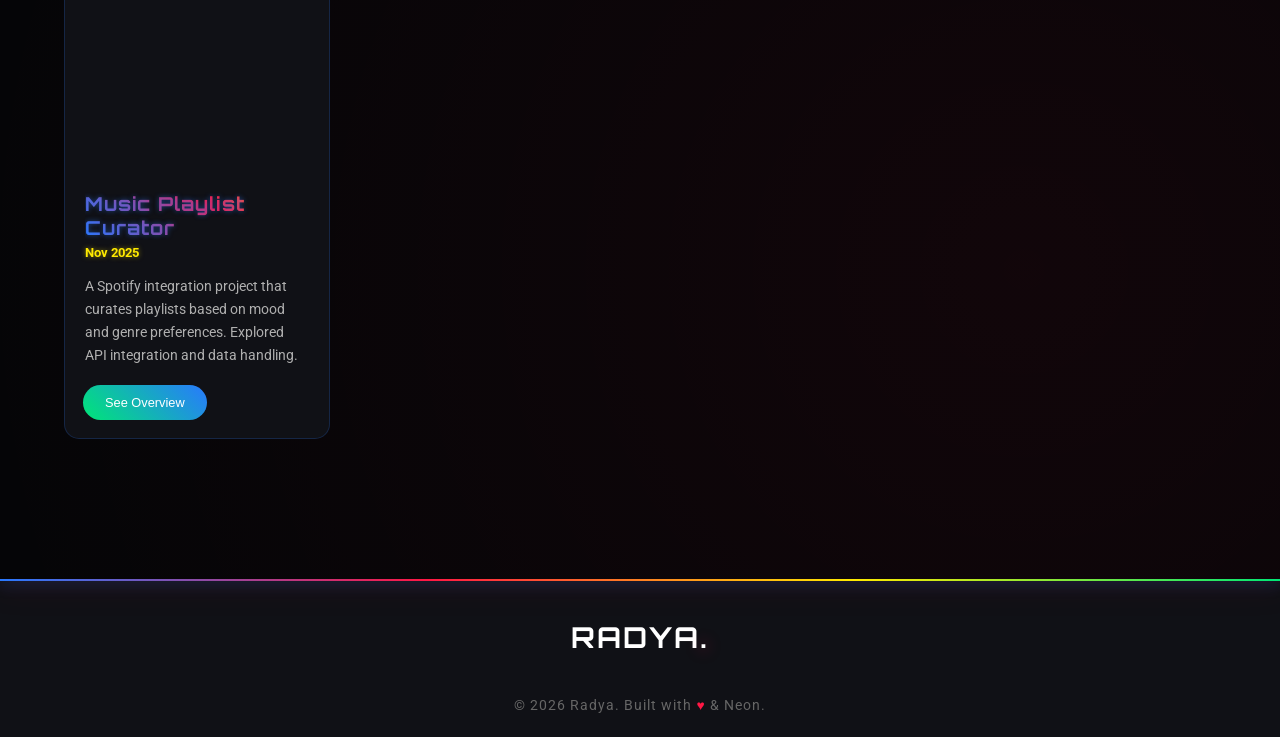
==== commit 8b527ed8: "Update warna Google dan perbaiki efek 3D" ====
--- a/index.html
+++ b/index.html
@@ -5,7 +5,6 @@
     <meta name="viewport" content="width=device-width, initial-scale=1.0">
     <title>Radya | Project Portfolio</title>
     <link href="https://fonts.googleapis.com/css2?family=Orbitron:wght@400;700&family=Roboto:wght@300;400;700&display=swap" rel="stylesheet">
-    <link rel="stylesheet" href="https://cdnjs.cloudflare.com/ajax/libs/font-awesome/6.4.0/css/all.min.css">
     <link rel="stylesheet" href="style.css">
 </head>
 <body>
@@ -39,16 +38,20 @@
             </div>
     </section>
 
-    <footer>
-        <p>&copy; 2026 Radya. All Rights Reserved.</p>
+    <footer class="neon-footer">
+        <div class="footer-content">
+            <h2 class="footer-logo">RADYA<span>.</span></h2>
+            
+            <div class="social-links">
+                <a href="https://www.linkedin.com/in/radyabp/" target="_blank"><i class="fab fa-linkedin"></i></a>
+                <a href="https://github.com/" target="_blank"><i class="fab fa-github"></i></a>
+                <a href="mailto:radya@email.com"><i class="fas fa-envelope"></i></a>
+            </div>
+            
+            <p>&copy; 2026 Radya. Built with <span class="neon-heart">&hearts;</span> & Neon.</p>
+        </div>
     </footer>
 
-    <script>
-        // Fungsi scroll ke section project
-        function scrollToProjects() {
-            document.getElementById('projects').scrollIntoView({ behavior: 'smooth' });
-        }
-    </script>
     <script src="script.js"></script>
 </body>
 </html>
--- a/style.css
+++ b/style.css
@@ -97,9 +97,9 @@
     text-transform: uppercase;
     position: relative;
     z-index: 1;
-    border: none;
+    border: none; /* We use pseudoelements for gradient borders */
     color: white;
-    background: var(--card-bg);
+    background: var(--card-bg); /* Inner button color */
 }
 
 /* Trik untuk membuat border gradient pada elemen rounded */
@@ -114,24 +114,29 @@
 }
 
 .btn-primary::before {
+    /* More Blue/Red focus */
     background: linear-gradient(45deg, var(--neon-blue), var(--neon-red));
     box-shadow: 0 0 15px rgba(41, 121, 255, 0.4), 0 0 30px rgba(255, 23, 68, 0.2);
 }
 
 .btn-secondary::before {
+    /* More Green/Yellow focus */
     background: linear-gradient(45deg, var(--neon-green), var(--neon-yellow));
     box-shadow: 0 0 15px rgba(0, 230, 118, 0.4), 0 0 30px rgba(255, 234, 0, 0.2);
 }
 
 .btn:hover {
     color: #fff;
+    /* Make inner background transparent to show full gradient */
     background: transparent; 
 }
 
 .btn:hover::before {
+    /* Intensify glow on hover by blurring the pseudo-element */
     filter: blur(5px);
     transform: scale(1.05);
 }
+
 
 /* --- HERO SECTION --- */
 .hero-section {
@@ -147,12 +152,14 @@
     width: 200px;
     height: 200px;
     border-radius: 50%;
+    /* Using padding to create space for the gradient border */
     padding: 4px; 
     background: var(--neon-gradient);
+    /* Multi-color complex glow */
     box-shadow: 
-        0 0 20px rgba(41, 121, 255, 0.5), 
-        0 0 40px rgba(255, 23, 68, 0.3),  
-        inset 0 0 20px rgba(0, 230, 118, 0.3); 
+        0 0 20px rgba(41, 121, 255, 0.5), /* Blue glow */
+        0 0 40px rgba(255, 23, 68, 0.3),  /* Red glow wider */
+        inset 0 0 20px rgba(0, 230, 118, 0.3); /* Inner green glow */
     margin: 0 auto 30px auto;
     overflow: hidden;
     position: relative;
@@ -169,13 +176,14 @@
     height: 100%;
     object-fit: cover;
     border-radius: 50%;
-    border: 2px solid var(--bg-color); 
+    border: 2px solid var(--bg-color); /* Separator */
 }
 
 .hero-text {
     font-size: 1.8rem;
     margin-bottom: 40px;
     max-width: 800px;
+    /* Remove default text shadow, let the gradient text speak */
     text-shadow: none;
 }
 
@@ -197,36 +205,39 @@
 .slider {
     background-color: #333;
     bottom: 0; cursor: pointer; left: 0; position: absolute; right: 0; top: 0; transition: .4s;
+    /* Gradient Border for the toggle */
     border: 2px solid transparent;
     background-image: linear-gradient(var(--bg-color), var(--bg-color)), var(--neon-gradient);
     background-origin: border-box;
     background-clip: content-box, border-box;
 }
 .slider:before {
-    background-color: var(--neon-blue); 
+    background-color: var(--neon-blue); /* Default knob color */
     bottom: 4px; content: ""; height: 26px; left: 4px; position: absolute; transition: .4s; width: 26px;
     box-shadow: 0 0 10px var(--neon-blue);
 }
 input:checked + .slider:before {
     transform: translateX(26px);
-    background-color: var(--neon-yellow); 
+    background-color: var(--neon-yellow); /* Active knob color */
     box-shadow: 0 0 10px var(--neon-yellow);
 }
 .slider.round { border-radius: 34px; }
 .slider.round:before { border-radius: 50%; }
 .mode-label { margin-left: 10px; font-size: 0.8rem; font-family: var(--font-heading); color: var(--neon-blue); }
 
+
 /* --- PORTFOLIO SECTION --- */
 .portfolio-section { padding: 60px 5%; min-height: 100vh; }
 
 .section-title {
     font-size: 2.5rem;
     margin-bottom: 40px;
-    border-left: none; 
+    border-left: none; /* Removed solid border */
     position: relative;
     padding-left: 20px;
 }
 
+/* Replace solid left border with gradient strip */
 .section-title::before {
     content: '';
     position: absolute;
@@ -254,9 +265,11 @@
     display: flex;
     flex-direction: column;
     position: relative;
+    /* Subtle initial border */
     border: 1px solid rgba(41, 121, 255, 0.2);
 }
 
+/* Gradient Border on Hover for Cards */
 .project-card::after {
     content: "";
     position: absolute; top: 0; left: 0; right: 0; bottom: 0;
@@ -276,7 +289,9 @@
     box-shadow: 0 5px 30px rgba(41, 121, 255, 0.2), 0 0 15px rgba(255, 234, 0, 0.1);
 }
 
-.project-card:hover::after { opacity: 1; }
+.project-card:hover::after {
+    opacity: 1;
+}
 
 .card-img-container { height: 200px; overflow: hidden; }
 .card-img { width: 100%; height: 100%; object-fit: cover; transition: transform 0.5s; }
@@ -287,6 +302,7 @@
 .card-title {
     font-size: 1.2rem;
     margin-bottom: 5px;
+    /* Using single neon colors for smaller titles to avoid visual noise */
     color: var(--neon-blue); 
     text-shadow: 0 0 5px rgba(41, 121, 255, 0.5);
     display: -webkit-box; -webkit-line-clamp: 3; -webkit-box-orient: vertical; overflow: hidden;
@@ -319,7 +335,7 @@
     position: relative;
     z-index: 1;
 }
-
+/* Small gradient border for card button */
 .card-btn::before {
     content: "";
     position: absolute; top: -2px; left: -2px; right: -2px; bottom: -2px;
@@ -333,16 +349,123 @@
     box-shadow: 0 0 15px rgba(0, 230, 118, 0.4);
 }
 
-/* --- FOOTER ORIGINAL NEON --- */
-footer {
-    text-align: center; 
-    padding: 20px; 
-    background-color: #000;
-    color: var(--text-secondary); 
-    font-size: 0.8rem; 
-    margin-top: 50px;
-    border-top: 2px solid transparent;
-    background-image: linear-gradient(#000, #000), var(--neon-gradient);
-    background-origin: border-box; 
+/* --- OVERVIEW PAGE & SLIDER --- */
+.project-detail-container { max-width: 1000px; margin: 40px auto; padding: 20px; }
+
+.slider-container {
+    position: relative; max-width: 100%; height: 400px; border-radius: 20px; overflow: hidden; margin-bottom: 40px;
+    /* Gradient border using the same trick as theme switch */
+    border: 3px solid transparent;
+    background-image: linear-gradient(var(--bg-color), var(--bg-color)), var(--neon-gradient);
+    background-origin: border-box;
     background-clip: content-box, border-box;
-}
+    box-shadow: 0 0 30px rgba(41, 121, 255, 0.3), 0 0 10px rgba(255, 23, 68, 0.2);
+}
+
+.slider-wrapper { display: flex; height: 100%; }
+.slide { min-width: 100%; object-fit: cover; display: none; }
+.slide.active { display: block; animation: fadeEffect 0.5s; }
+@keyframes fadeEffect { from {opacity: .4} to {opacity: 1} }
+
+.slider-btn {
+    position: absolute; top: 50%; transform: translateY(-50%);
+    background-color: rgba(0,0,0,0.5); color: white; border: none;
+    font-size: 24px; padding: 10px 15px; cursor: pointer; transition: 0.3s;
+}
+.slider-btn:hover { background-color: var(--neon-blue); box-shadow: 0 0 15px var(--neon-blue); }
+.prev { left: 0; border-radius: 0 10px 10px 0; }
+.next { right: 0; border-radius: 10px 0 0 10px; }
+
+.project-info {
+    background: var(--card-bg); padding: 40px; border-radius: 20px;
+    border-top: 3px solid var(--neon-red); /* Simple accent */
+    box-shadow: 0 -10px 30px rgba(255, 23, 68, 0.1);
+}
+
+#detail-title {
+    font-size: 2.5rem; margin-bottom: 10px;
+    /* Gradient text applied via H1 selector automatically */
+}
+
+.detail-date {
+    font-size: 1rem; color: var(--neon-yellow); margin-bottom: 30px;
+    font-family: var(--font-heading); text-shadow: 0 0 5px rgba(255, 234, 0, 0.5);
+}
+.detail-desc { font-size: 1.1rem; margin-bottom: 40px; max-width: 100%; }
+
+/* --- FOOTER --- */
+/* --- MODERN NEON FOOTER --- */
+.neon-footer {
+    position: relative;
+    background-color: var(--card-bg); /* Menyatu dengan warna card */
+    text-align: center;
+    padding: 40px 20px 20px;
+    margin-top: 80px;
+    overflow: hidden;
+}
+
+/* Garis atas menyala (Crisp Glowing Line) */
+.neon-footer::before {
+    content: '';
+    position: absolute;
+    top: 0;
+    left: 0;
+    right: 0;
+    height: 2px; /* Super tipis dan elegan */
+    background: var(--neon-gradient);
+    box-shadow: 0 0 15px rgba(41, 121, 255, 0.8), 0 0 30px rgba(255, 23, 68, 0.6);
+}
+
+.footer-logo {
+    font-family: var(--font-heading);
+    font-size: 1.8rem;
+    color: var(--text-primary);
+    letter-spacing: 2px;
+    margin-bottom: 20px;
+    background: none; /* Reset gradient shift biar solid */
+    -webkit-text-fill-color: var(--text-primary);
+}
+
+.footer-logo span {
+    color: var(--neon-red);
+    text-shadow: 0 0 15px var(--neon-red);
+}
+
+.social-links {
+    display: flex;
+    justify-content: center;
+    gap: 25px;
+    margin-bottom: 20px;
+}
+
+.social-links a {
+    color: var(--text-secondary);
+    font-size: 1.5rem;
+    transition: var(--transition);
+    text-decoration: none;
+}
+
+/* Efek menyala saat di-hover */
+.social-links a:hover {
+    color: var(--neon-blue);
+    transform: translateY(-5px);
+    text-shadow: 0 0 15px var(--neon-blue);
+}
+
+.neon-footer p {
+    font-size: 0.85rem;
+    color: #666;
+    letter-spacing: 1px;
+}
+
+/* Animasi detak jantung kecil di footer */
+.neon-heart {
+    color: var(--neon-red);
+    display: inline-block;
+    animation: heartbeat 1.5s infinite;
+}
+
+@keyframes heartbeat {
+    0%, 100% { transform: scale(1); text-shadow: 0 0 5px var(--neon-red); }
+    50% { transform: scale(1.3); text-shadow: 0 0 15px var(--neon-red); }
+}
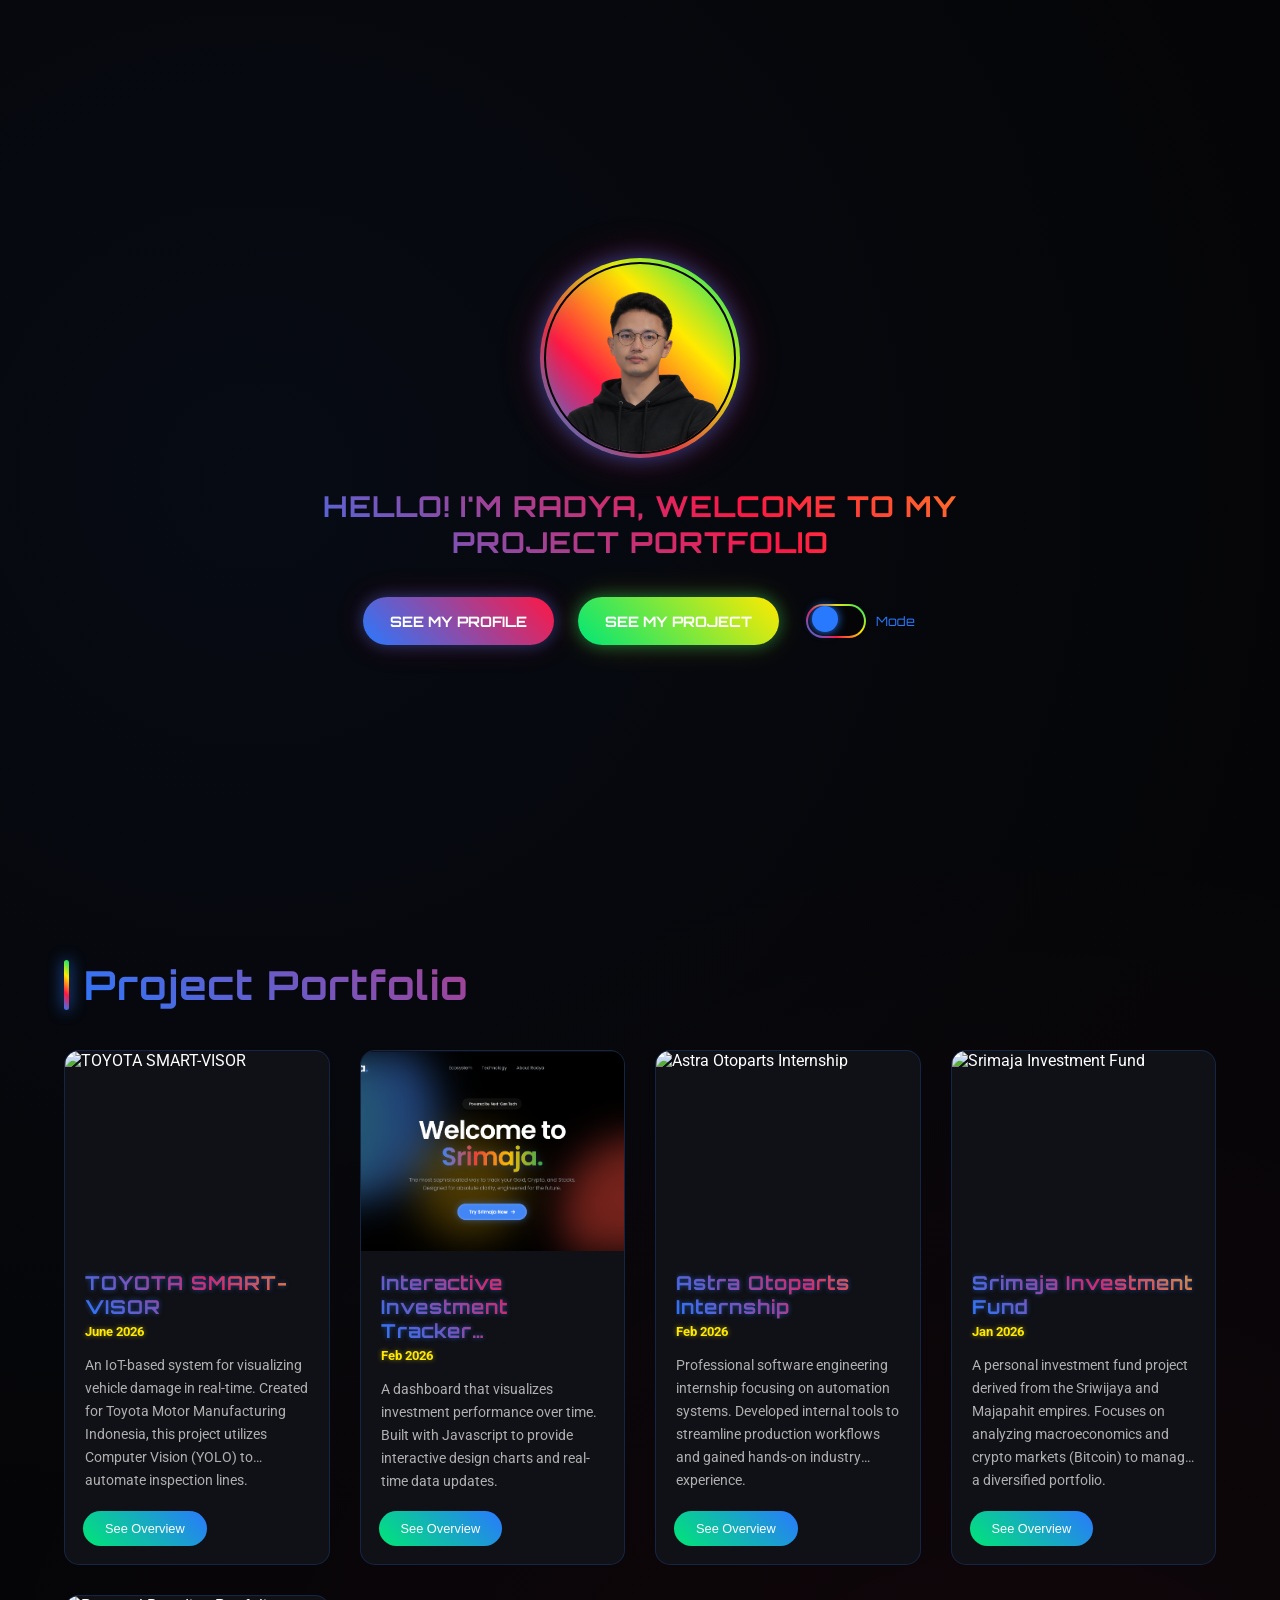
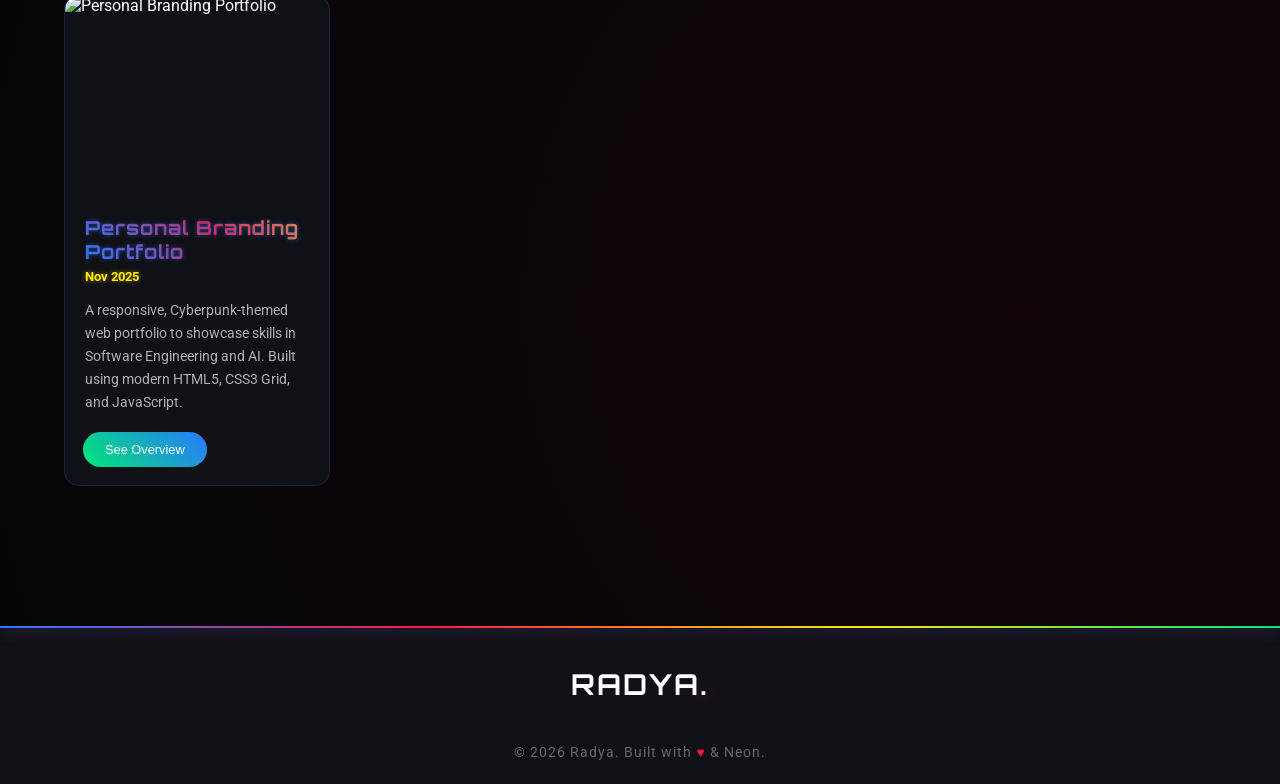
==== commit 974b986d: "Add dynamic slider images" ====
--- a/index.html
+++ b/index.html
@@ -12,7 +12,7 @@
     <section class="hero-section">
         <div class="profile-container">
             <div class="neon-circle">
-                <img src="/radya.png" alt="Radya Profile" class="profile-img">
+                <img src="images/radya.png" alt="Radya Profile" class="profile-img">
             </div>
             <h1 class="hero-text">HELLO! I'M RADYA, WELCOME TO MY PROJECT PORTFOLIO</h1>
             
